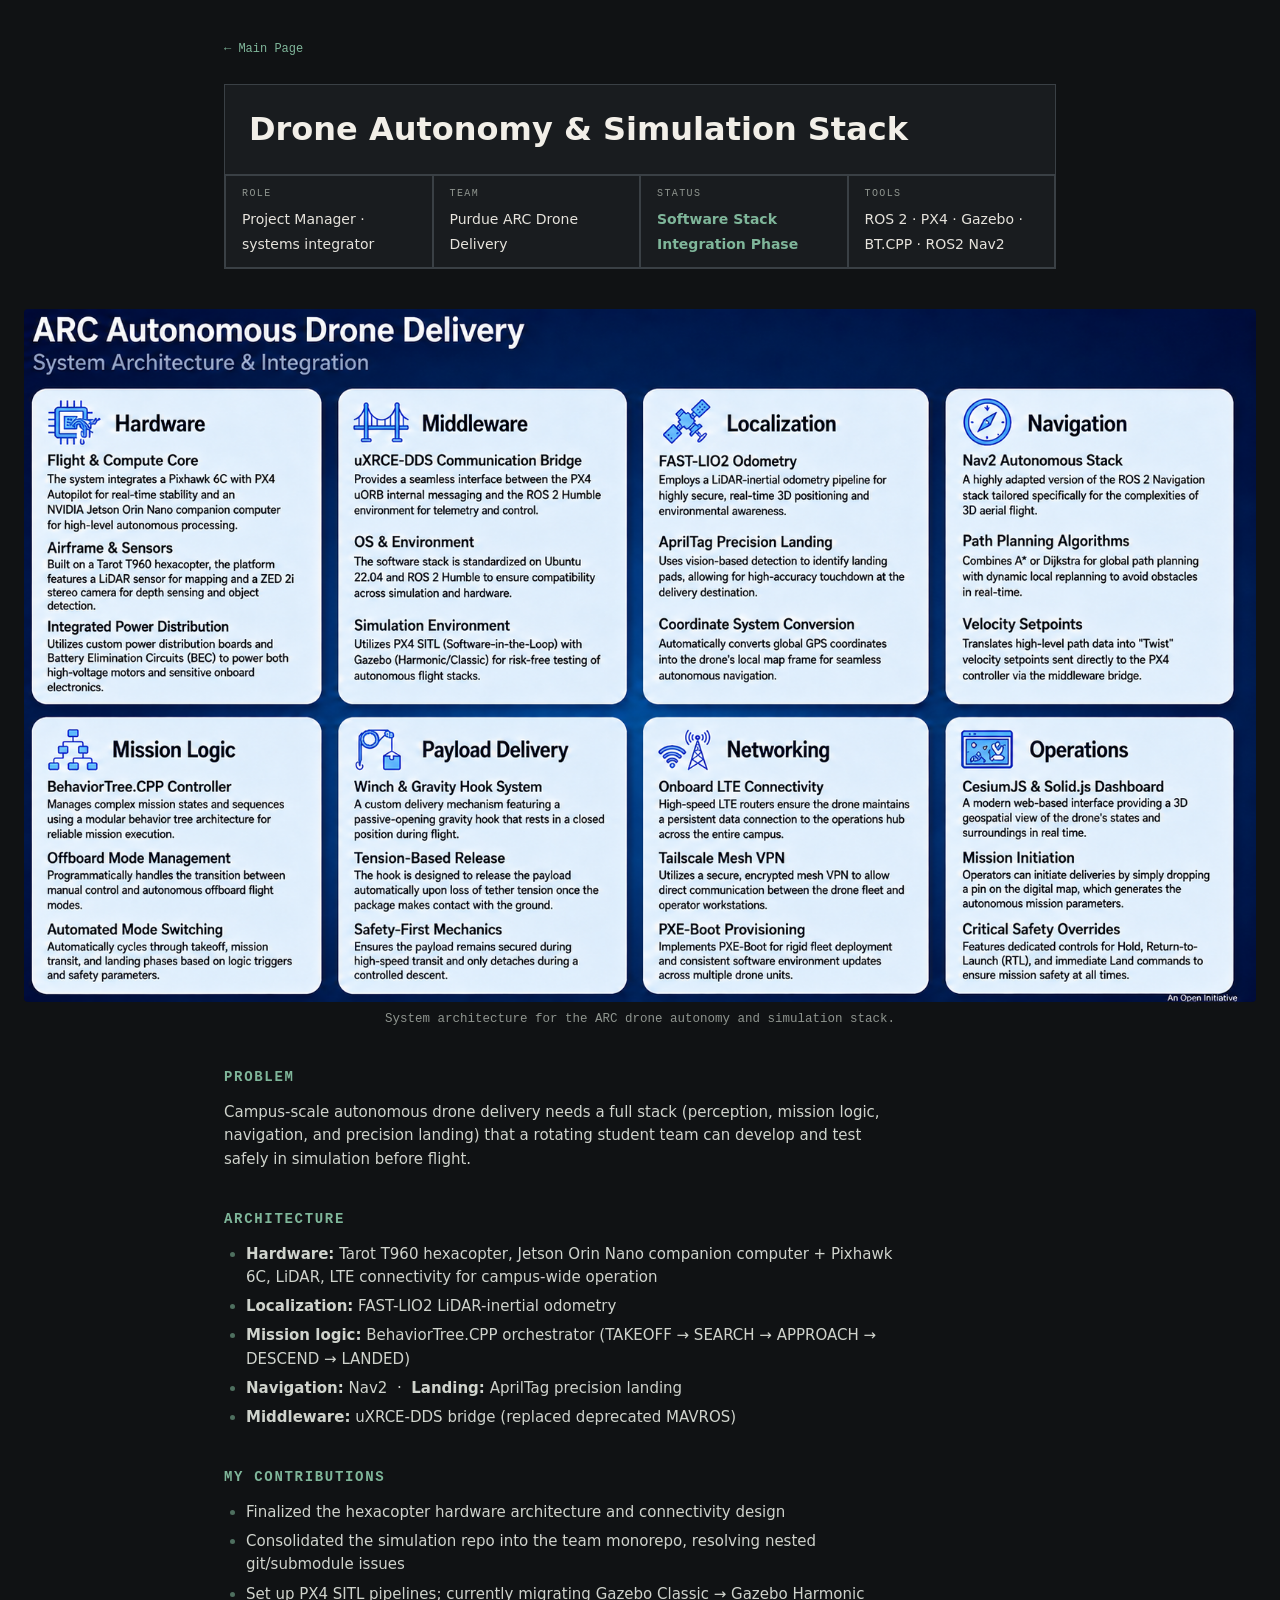
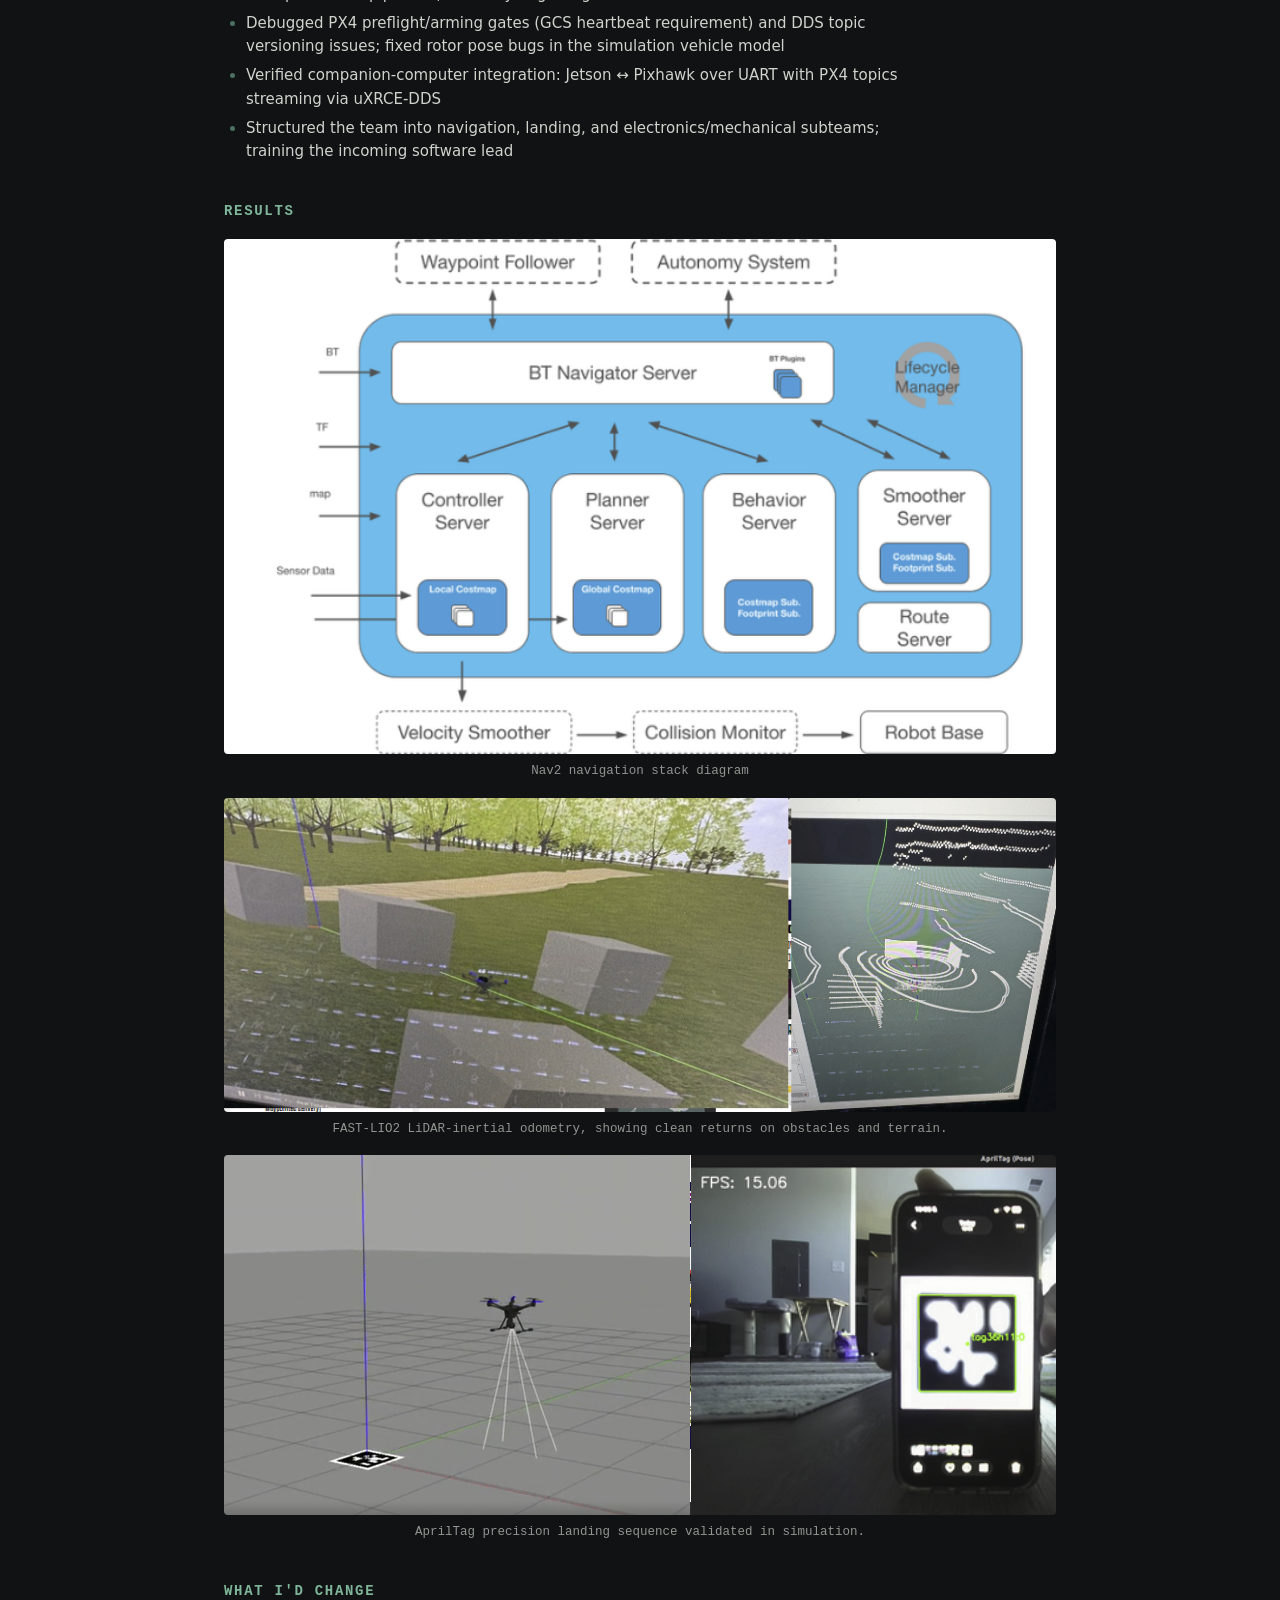
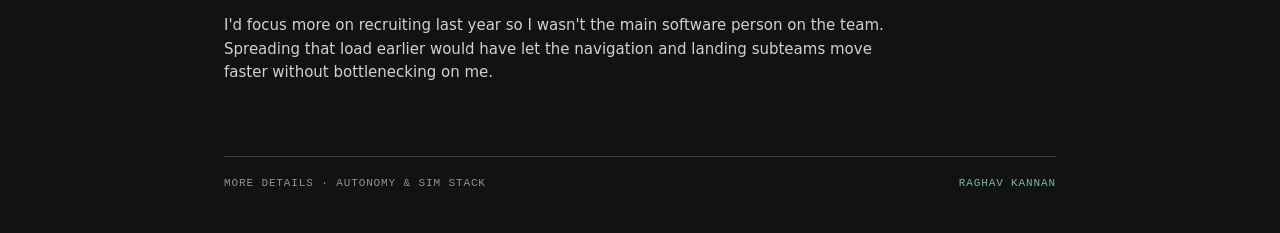
==== projects/autonomy-stack.html @ f403408b "Portfolio v3: initial public site Static site for GitHub Pages. No JavaScript, no build step. Draft " ====
<!DOCTYPE html>
<html lang="en">
<head>
<meta charset="UTF-8">
<meta name="viewport" content="width=device-width, initial-scale=1.0">
<meta http-equiv="Content-Security-Policy" content="default-src 'none'; style-src 'self' https://fonts.googleapis.com; font-src https://fonts.gstatic.com; img-src 'self'; base-uri 'none'; form-action 'none'">
<meta name="description" content="More details: ROS 2 / PX4 drone autonomy and simulation stack: FAST-LIO2, behavior trees, AprilTag precision landing.">
<meta name="color-scheme" content="dark">
<title>Drone Autonomy &amp; Sim Stack · Raghav Kannan</title>
<link rel="preconnect" href="https://fonts.googleapis.com">
<link rel="preconnect" href="https://fonts.gstatic.com" crossorigin>
<link href="https://fonts.googleapis.com/css2?family=Archivo:wght@400;600;700&family=IBM+Plex+Mono:wght@400;500;600&display=swap" rel="stylesheet">
<link rel="stylesheet" href="../assets/style.css">
</head>
<body>
<div class="wrap">
  <a class="backlink" href="../index.html">← Main Page</a>

  <header class="proj-head">
    <div class="proj-head-inner">
      <h1>Drone Autonomy &amp; Simulation Stack</h1>
    </div>
    <div class="proj-meta">
      <div><span class="tb-label">Role</span><span class="tb-value">Project Manager · systems integrator</span></div>
      <div><span class="tb-label">Team</span><span class="tb-value">Purdue ARC Drone Delivery</span></div>
      <div><span class="tb-label">Status</span><span class="tb-value accent">Software Stack Integration Phase</span></div>
      <div><span class="tb-label">Tools</span><span class="tb-value">ROS 2 · PX4 · Gazebo · BT.CPP · ROS2 Nav2</span></div>
    </div>
  </header>

  <article>
    <figure class="figure-slot figure-photo figure-photo-lg">
      <img src="../photos_docs/arc-architecture.png" alt="ARC drone autonomy system architecture diagram">
      <figcaption>System architecture for the ARC drone autonomy and simulation stack.</figcaption>
    </figure>

    <h2>Problem</h2>
    <p>Campus-scale autonomous drone delivery needs a full stack (perception, mission logic, navigation, and precision landing) that a rotating student team can develop and test safely in simulation before flight.</p>

    <h2>Architecture</h2>
    <ul>
      <li><strong>Hardware:</strong> Tarot T960 hexacopter, Jetson Orin Nano companion computer + Pixhawk 6C, LiDAR, LTE connectivity for campus-wide operation</li>
      <li><strong>Localization:</strong> FAST-LIO2 LiDAR-inertial odometry</li>
      <li><strong>Mission logic:</strong> BehaviorTree.CPP orchestrator (TAKEOFF → SEARCH → APPROACH → DESCEND → LANDED)</li>
      <li><strong>Navigation:</strong> Nav2 &nbsp;·&nbsp; <strong>Landing:</strong> AprilTag precision landing</li>
      <li><strong>Middleware:</strong> uXRCE-DDS bridge (replaced deprecated MAVROS)</li>
    </ul>

    <h2>My contributions</h2>
    <ul>
      <li>Finalized the hexacopter hardware architecture and connectivity design</li>
      <li>Consolidated the simulation repo into the team monorepo, resolving nested git/submodule issues</li>
      <li>Set up PX4 SITL pipelines; currently migrating Gazebo Classic → Gazebo Harmonic</li>
      <li>Debugged PX4 preflight/arming gates (GCS heartbeat requirement) and DDS topic versioning issues; fixed rotor pose bugs in the simulation vehicle model</li>
      <li>Verified companion-computer integration: Jetson ↔ Pixhawk over UART with PX4 topics streaming via uXRCE-DDS</li>
      <li>Structured the team into navigation, landing, and electronics/mechanical subteams; training the incoming software lead</li>
    </ul>

    <h2>Results</h2>

    <figure class="figure-slot figure-photo">
      <img src="../photos_docs/navigation.png" alt="Nav2 navigation stack running in simulation">
      <figcaption>Nav2 navigation stack diagram</figcaption>
    </figure>

    <figure class="figure-slot figure-photo">
      <img src="../photos_docs/LIO.png" alt="FAST-LIO2 LiDAR-inertial odometry output">
      <figcaption>FAST-LIO2 LiDAR-inertial odometry, showing clean returns on obstacles and terrain.</figcaption>
    </figure>

    <figure class="figure-slot figure-photo">
      <img src="../photos_docs/landing.png" alt="AprilTag precision landing sequence in simulation">
      <figcaption>AprilTag precision landing sequence validated in simulation.</figcaption>
    </figure>

    <h2>What I'd change</h2>
    <p>I'd focus more on recruiting last year so I wasn't the main software person on the team. Spreading that load earlier would have let the navigation and landing subteams move faster without bottlenecking on me.</p>
  </article>

  <footer>
    <span>MORE DETAILS · AUTONOMY &amp; SIM STACK</span>
    <span><a href="../index.html">RAGHAV KANNAN</a></span>
  </footer>
</div>
</body>
</html>
---- assets/style.css ----
/* Raghav Kannan engineering portfolio
   Dark theme derived from approved wireframe palette.
   Signature: engineering-drawing title block + part-number labels. */

:root{
  --bg:#101214;
  --surface:#191c1f;
  --card:#1f2326;
  --ink:#e6e3dc;
  --bright:#f2efe8;
  --dim:#8f958f;
  --line:#2e3336;
  --hairline:#3a4045;
  --tag:#262b2e;
  --accent:#7fb69a;
  --accent-dim:#4e6f5f;
}

*{box-sizing:border-box; margin:0;}

html{scroll-behavior:smooth;}
@media (prefers-reduced-motion: reduce){
  html{scroll-behavior:auto;}
  *{transition:none !important;}
}

body{
  font-family:"Archivo", system-ui, sans-serif;
  background:var(--bg);
  color:var(--ink);
  line-height:1.55;
  font-size:16px;
}

.mono{font-family:"IBM Plex Mono", ui-monospace, monospace;}

.wrap{max-width:880px; margin:0 auto; padding:0 24px;}

a{color:var(--accent); text-decoration:none;}
a:hover{text-decoration:underline;}
a:focus-visible, button:focus-visible{
  outline:2px solid var(--accent); outline-offset:3px; border-radius:2px;
}

/* ---------- title block hero ---------- */
.titleblock{
  margin:56px 0 48px;
  border:1px solid var(--hairline);
  background:var(--surface);
}
.tb-grid{
  display:grid;
  grid-template-columns: 1fr 150px 110px;
  grid-template-rows:auto auto;
}
.tb-cell{
  border:0.5px solid var(--hairline);
  padding:12px 16px;
  min-height:58px;
}
.tb-name{
  grid-column:1; grid-row:1 / span 2;
  display:flex; flex-direction:column; justify-content:center;
  padding:28px 24px;
}
.tb-name h1{
  font-size:clamp(28px, 5vw, 40px);
  font-weight:700;
  letter-spacing:-0.01em;
  color:var(--bright);
  line-height:1.1;
}
.tb-name .role{color:var(--dim); margin-top:10px; font-size:15px; max-width:46ch;}
.tb-name .role.role-gap{margin-top:1.55em;}
.tb-label{
  display:block;
  font-family:"IBM Plex Mono", ui-monospace, monospace;
  font-size:10px; letter-spacing:.14em; text-transform:uppercase;
  color:var(--dim); margin-bottom:6px;
}
.tb-value{font-size:14px; color:var(--ink);}
.tb-value.accent{color:var(--accent); font-weight:600;}
@media (max-width:640px){
  .tb-grid{grid-template-columns:1fr 1fr;}
  .tb-name{grid-column:1 / span 2; grid-row:1;}
}

/* ---------- section scaffolding ---------- */
section{margin:56px 0;}
.eyebrow{
  font-family:"IBM Plex Mono", ui-monospace, monospace;
  font-size:11px; letter-spacing:.16em; text-transform:uppercase;
  color:var(--dim);
  display:flex; align-items:center; gap:12px;
  margin-bottom:22px;
}
.eyebrow::after{content:""; flex:1; height:1px; background:var(--line);}

/* ---------- tags ---------- */
.tags{display:flex; flex-wrap:wrap; gap:6px; margin-top:14px;}
.tag{
  background:var(--tag); border:1px solid var(--line); border-radius:3px;
  padding:3px 10px; font-size:12.5px; color:#b8bdb6;
  font-family:"IBM Plex Mono", ui-monospace, monospace;
}

/* ---------- project cards ---------- */
.cards{display:grid; grid-template-columns:repeat(2, 1fr); gap:14px;}
@media (max-width:700px){.cards{grid-template-columns:1fr;}}
.card{
  display:block;
  background:var(--card);
  border:1px solid var(--line);
  border-radius:6px;
  padding:18px;
  color:#cfd3cc;
  font-size:14px;
  transition:border-color .15s ease, transform .15s ease;
}
.card:hover{border-color:var(--accent-dim); text-decoration:none; transform:translateY(-2px);}
.card h3{color:var(--bright); font-size:16px; margin-bottom:8px; line-height:1.3;}
.card p{color:#aeb3ac; font-size:13.5px;}
.card .metric{
  margin-top:12px; color:var(--accent); font-size:12.5px; font-weight:600;
}

/* ---------- experience rows ---------- */
.xp{border-top:1px solid var(--line);}
.xp-row{
  display:flex; justify-content:space-between; gap:20px;
  padding:14px 2px; border-bottom:1px solid var(--line);
  font-size:14.5px;
}
.xp-row .when{
  color:var(--dim); font-size:12.5px; white-space:nowrap; padding-top:2px;
  font-family:"IBM Plex Mono", ui-monospace, monospace;
}
.xp-row b{color:var(--bright); font-weight:600;}
.xp-row .desc{color:#aeb3ac; font-size:13.5px; margin-top:3px;}
.xp-row .xp-more{display:inline-block; margin-top:6px; color:var(--accent); font-size:12.5px; font-weight:600;}
@media (max-width:560px){.xp-row{flex-direction:column; gap:4px;}}

/* ---------- skills ---------- */
.skills{display:grid; grid-template-columns:repeat(3,1fr); gap:20px; font-size:13.5px; color:#cfd3cc;}
@media (max-width:700px){.skills{grid-template-columns:1fr;}}
.skills h4{
  font-family:"IBM Plex Mono", ui-monospace, monospace;
  font-size:11px; letter-spacing:.12em; text-transform:uppercase;
  color:var(--dim); margin-bottom:8px; font-weight:500;
}

/* ---------- contact ---------- */
.contact-list{list-style:none; padding:0;}
.contact-list li{
  display:flex; justify-content:space-between; gap:16px;
  padding:11px 2px; border-bottom:1px solid var(--line); font-size:14.5px;
}
.contact-list .note{color:var(--dim); font-size:12.5px;}
.placeholder{color:var(--dim); font-style:italic;}

/* ---------- footer ---------- */
footer{
  margin:72px 0 40px;
  border-top:1px solid var(--hairline);
  padding-top:18px;
  display:flex; justify-content:space-between; gap:12px;
  font-family:"IBM Plex Mono", ui-monospace, monospace;
  font-size:11px; color:var(--dim); letter-spacing:.08em;
}

/* ---------- project pages ---------- */
.backlink{
  display:inline-block; margin:40px 0 0;
  font-family:"IBM Plex Mono", ui-monospace, monospace; font-size:12px;
}
.proj-head{margin:24px 0 40px; border:1px solid var(--hairline); background:var(--surface);}
.proj-head-inner{padding:26px 24px;}
.proj-head h1{font-size:clamp(24px,4vw,32px); color:var(--bright); line-height:1.15;}
.proj-meta{
  display:grid; grid-template-columns:repeat(auto-fit,minmax(150px,1fr));
  border-top:0.5px solid var(--hairline);
}
.proj-meta div{border:0.5px solid var(--hairline); padding:10px 16px;}

article h2{
  font-size:14px; letter-spacing:.12em; text-transform:uppercase;
  color:var(--accent); margin:38px 0 12px;
  font-family:"IBM Plex Mono", ui-monospace, monospace; font-weight:600;
}
article p, article li{color:#cfd3cc; font-size:15px; max-width:70ch;}
article ul, article ol{padding-left:22px; margin:8px 0;}
article li{margin:6px 0;}
article li::marker{color:var(--accent-dim);}

.fill{
  display:block; border:1.5px dashed var(--hairline); border-radius:4px;
  padding:10px 14px; color:var(--dim); font-size:13.5px; margin:10px 0;
  font-family:"IBM Plex Mono", ui-monospace, monospace;
}

.figure-slot{
  border:1.5px dashed var(--hairline); border-radius:4px;
  min-height:120px; display:flex; align-items:center; justify-content:center;
  color:var(--dim); font-size:12.5px; margin:16px 0;
  font-family:"IBM Plex Mono", ui-monospace, monospace;
  background:repeating-linear-gradient(45deg,#1c2023,#1c2023 10px,#191d20 10px,#191d20 20px);
}

.figure-slot.figure-photo{
  min-height:0; width:1128px; max-width:100%; margin:16px auto; background:none; border:none; padding:0;
  flex-direction:column;
}
.figure-photo img{
  display:block; width:1128px; max-width:100%; height:auto; object-fit:cover; border-radius:4px;
}
.figure-photo figcaption, .figure-pair-item figcaption{
  margin-top:8px; font-size:12.5px; color:var(--dim); font-family:"IBM Plex Mono", ui-monospace, monospace; text-align:center;
}
.figure-link{
  display:block; margin-top:6px; font-size:12px; color:var(--accent); font-family:"IBM Plex Mono", ui-monospace, monospace; text-align:center;
}

.figure-photo.figure-photo-sm{
  width:520px;
}
.figure-photo-sm img{
  width:520px;
}

.figure-photo.figure-photo-lg{
  width:1248px;
  max-width:calc(100vw - 48px);
  position:relative;
  left:50%;
  transform:translateX(-50%);
}
.figure-photo-lg img{
  width:100%;
}

.pdf-embed{
  margin:16px 0; width:100%;
}
.pdf-frame{
  width:100%; height:700px; border:1.5px solid var(--hairline); border-radius:4px; overflow:auto;
}
.pdf-frame iframe{
  display:block; width:100%; height:100%; border:none;
}
.pdf-embed figcaption{
  margin-top:8px; font-size:12.5px; color:var(--dim); font-family:"IBM Plex Mono", ui-monospace, monospace; text-align:center;
}

.figure-pair{
  display:flex; gap:16px; margin:16px 0; justify-content:center; align-items:flex-start; flex-wrap:wrap;
}
.figure-pair-item{
  display:flex; flex-direction:column; align-items:center;
}
.figure-pair-item figcaption{
  max-width:220px;
}
.figure-pair-item img{
  display:block; height:320px; width:auto; max-width:100%; object-fit:contain; border-radius:4px;
}
@media (max-width:600px){.figure-pair{flex-direction:column; align-items:center;}}

/* larger, expanded skills grid */
.skills-lg{grid-template-columns:repeat(2,1fr); gap:24px 28px; font-size:15px; line-height:1.7;}
@media (max-width:700px){.skills-lg{grid-template-columns:1fr;}}
.skills-lg h4{font-size:12.5px; margin-bottom:10px;}
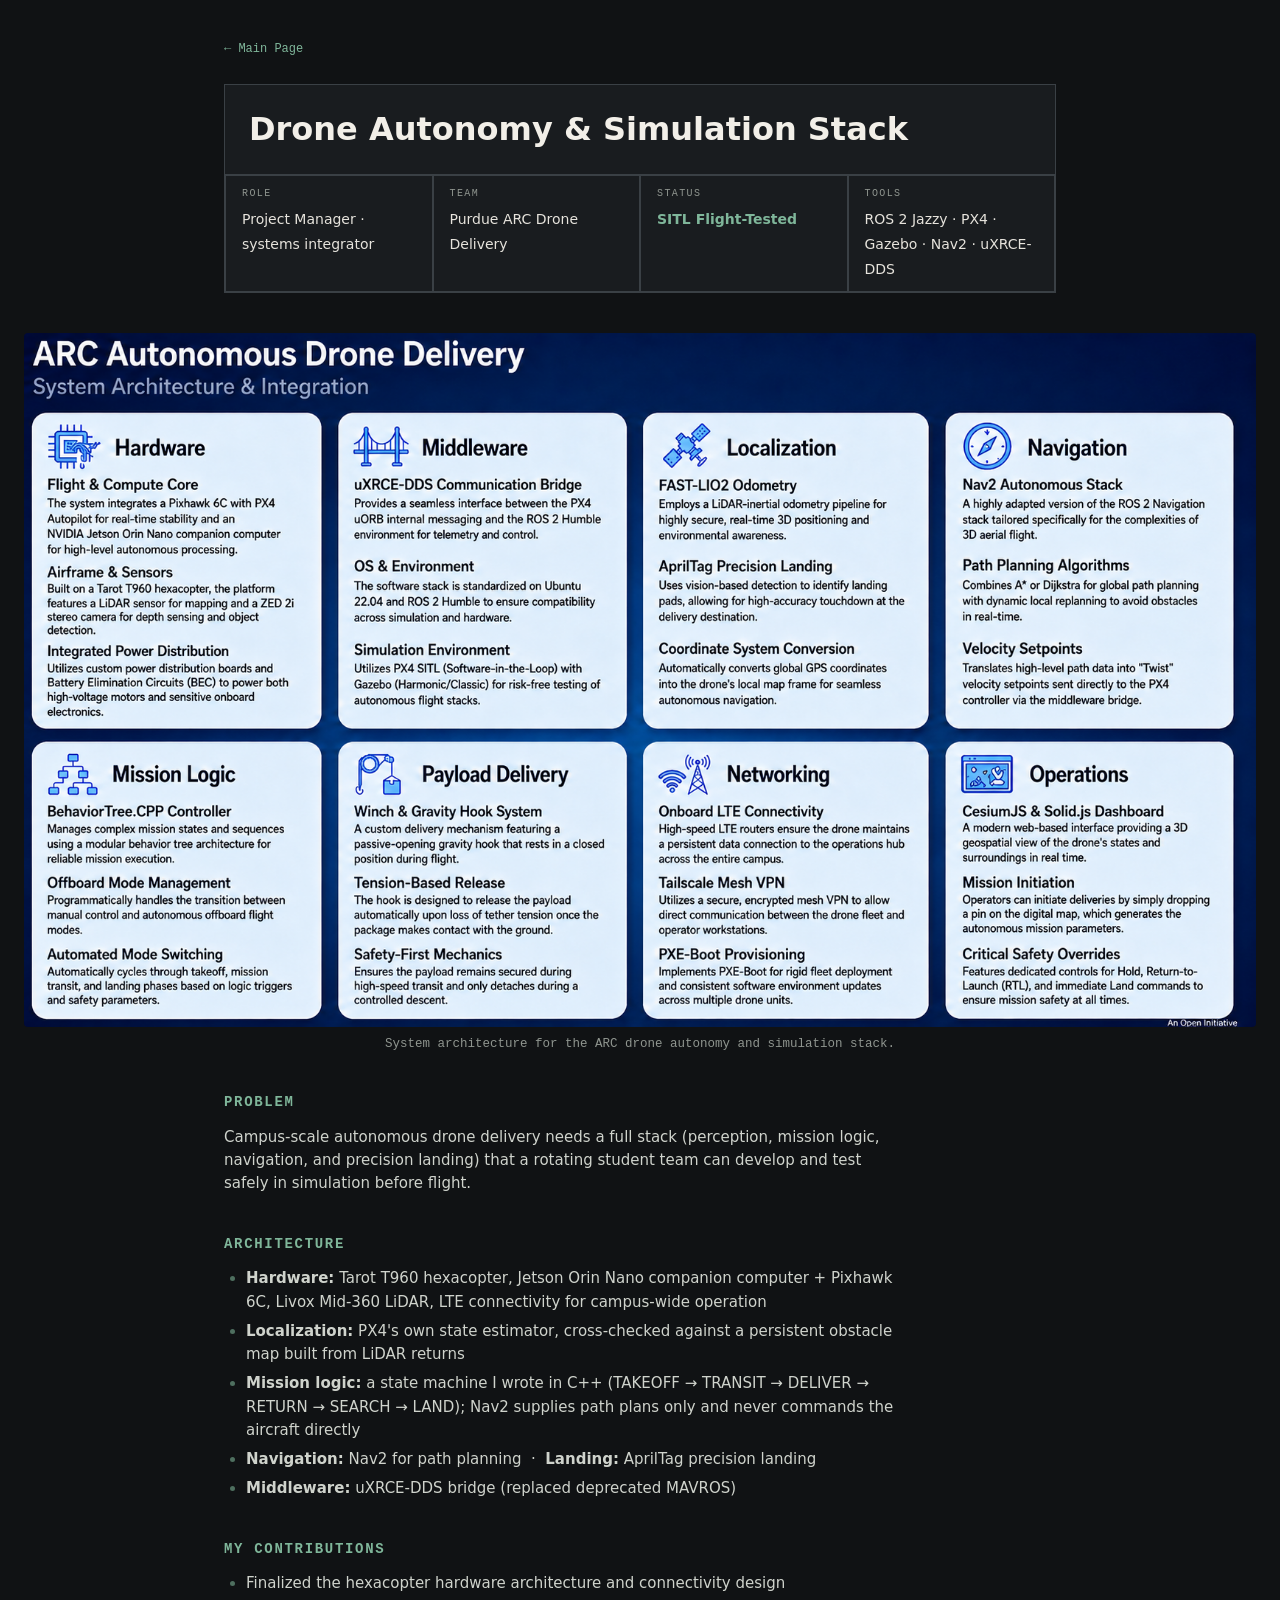
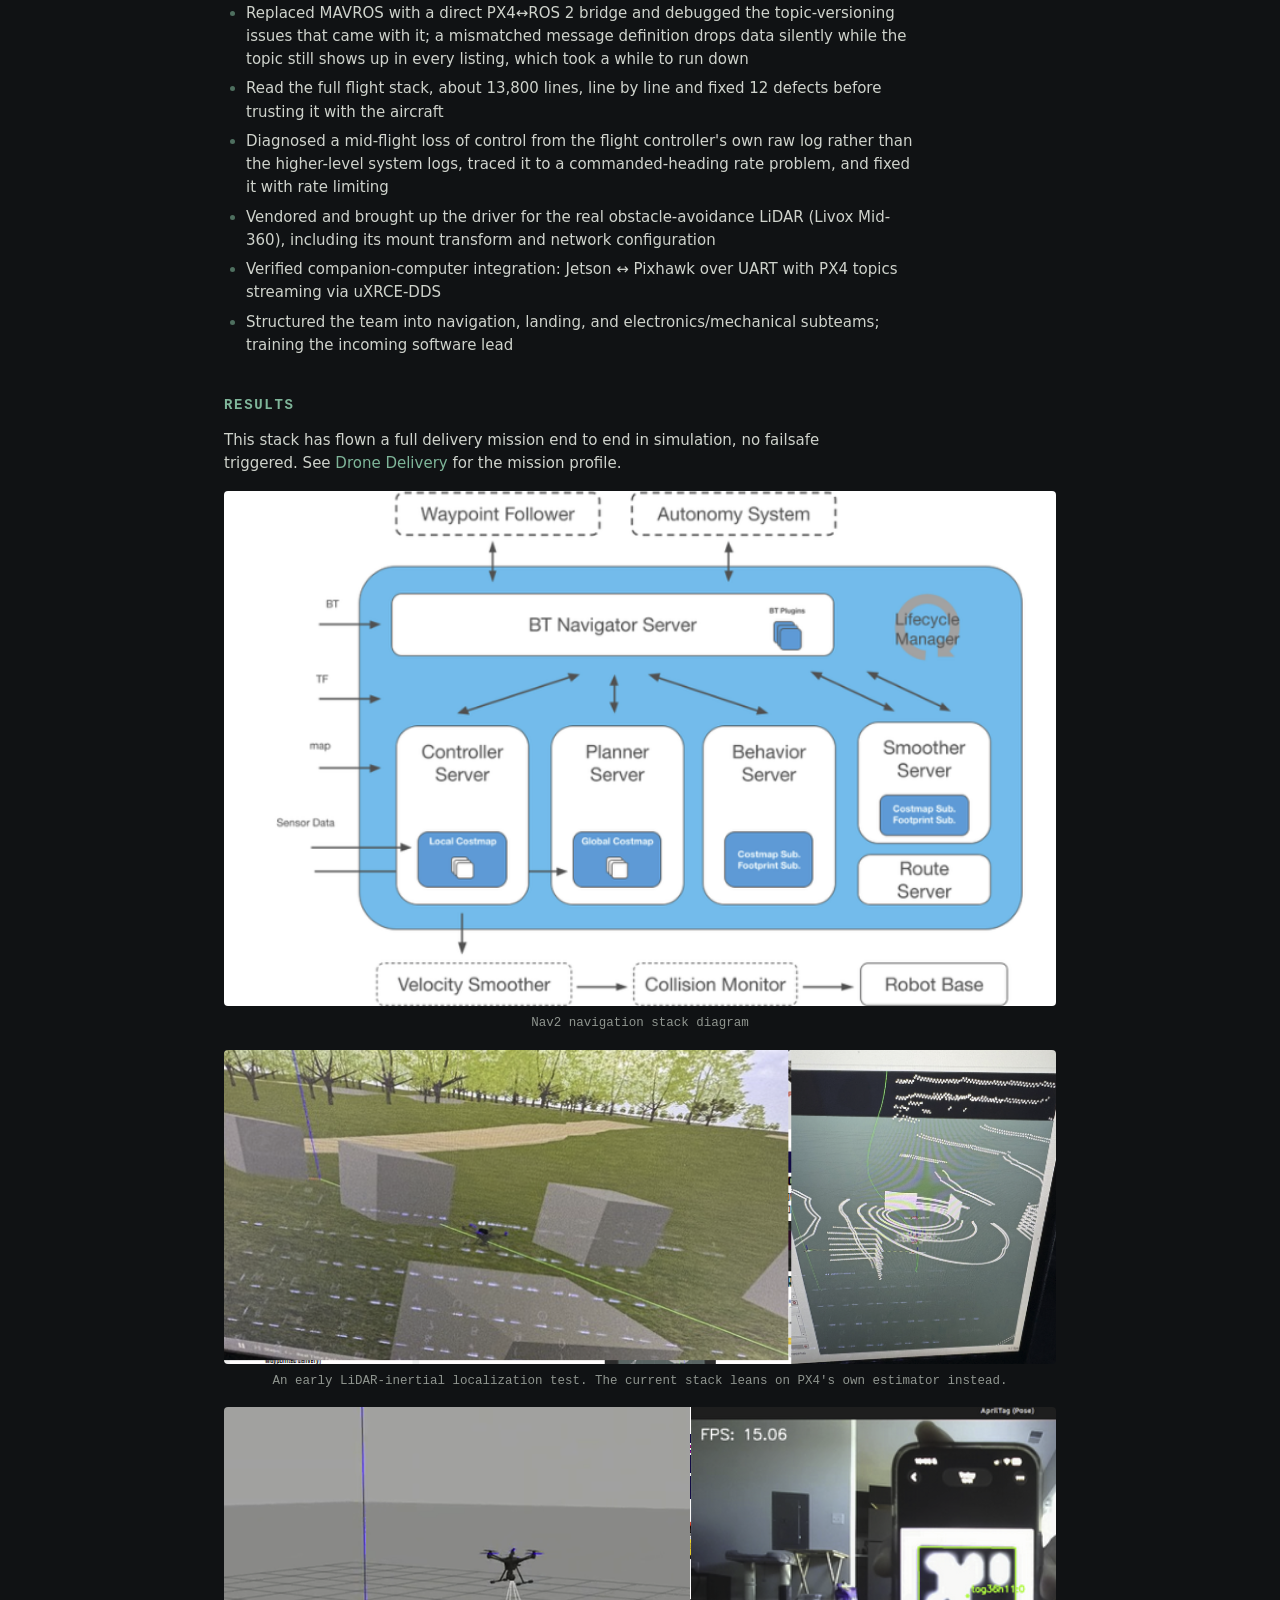
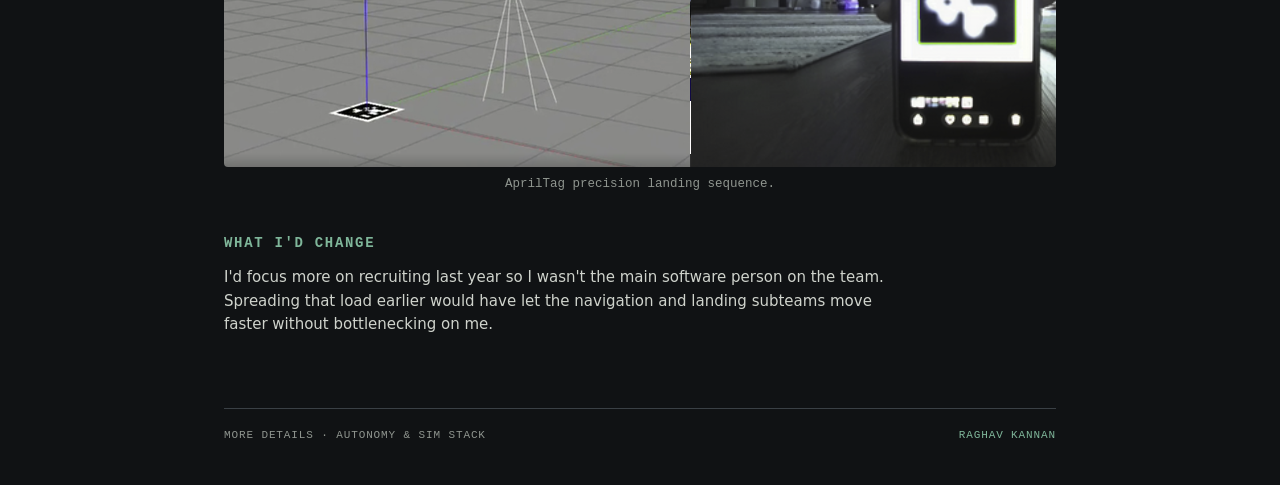
==== commit 428d5b4e: "Update drone delivery pages with current flight-test progress Replace outdated FAST-LIO2/BehaviorTre" ====
--- a/projects/autonomy-stack.html
+++ b/projects/autonomy-stack.html
@@ -4,7 +4,7 @@
 <meta charset="UTF-8">
 <meta name="viewport" content="width=device-width, initial-scale=1.0">
 <meta http-equiv="Content-Security-Policy" content="default-src 'none'; style-src 'self' https://fonts.googleapis.com; font-src https://fonts.gstatic.com; img-src 'self'; base-uri 'none'; form-action 'none'">
-<meta name="description" content="More details: ROS 2 / PX4 drone autonomy and simulation stack: FAST-LIO2, behavior trees, AprilTag precision landing.">
+<meta name="description" content="More details: ROS 2 / PX4 drone autonomy and simulation stack: Nav2 path planning, a custom mission state machine, AprilTag precision landing.">
 <meta name="color-scheme" content="dark">
 <title>Drone Autonomy &amp; Sim Stack · Raghav Kannan</title>
 <link rel="preconnect" href="https://fonts.googleapis.com">
@@ -23,8 +23,8 @@
     <div class="proj-meta">
       <div><span class="tb-label">Role</span><span class="tb-value">Project Manager · systems integrator</span></div>
       <div><span class="tb-label">Team</span><span class="tb-value">Purdue ARC Drone Delivery</span></div>
-      <div><span class="tb-label">Status</span><span class="tb-value accent">Software Stack Integration Phase</span></div>
-      <div><span class="tb-label">Tools</span><span class="tb-value">ROS 2 · PX4 · Gazebo · BT.CPP · ROS2 Nav2</span></div>
+      <div><span class="tb-label">Status</span><span class="tb-value accent">SITL Flight-Tested</span></div>
+      <div><span class="tb-label">Tools</span><span class="tb-value">ROS 2 Jazzy · PX4 · Gazebo · Nav2 · uXRCE-DDS</span></div>
     </div>
   </header>
 
@@ -39,24 +39,26 @@
 
     <h2>Architecture</h2>
     <ul>
-      <li><strong>Hardware:</strong> Tarot T960 hexacopter, Jetson Orin Nano companion computer + Pixhawk 6C, LiDAR, LTE connectivity for campus-wide operation</li>
-      <li><strong>Localization:</strong> FAST-LIO2 LiDAR-inertial odometry</li>
-      <li><strong>Mission logic:</strong> BehaviorTree.CPP orchestrator (TAKEOFF → SEARCH → APPROACH → DESCEND → LANDED)</li>
-      <li><strong>Navigation:</strong> Nav2 &nbsp;·&nbsp; <strong>Landing:</strong> AprilTag precision landing</li>
+      <li><strong>Hardware:</strong> Tarot T960 hexacopter, Jetson Orin Nano companion computer + Pixhawk 6C, Livox Mid-360 LiDAR, LTE connectivity for campus-wide operation</li>
+      <li><strong>Localization:</strong> PX4's own state estimator, cross-checked against a persistent obstacle map built from LiDAR returns</li>
+      <li><strong>Mission logic:</strong> a state machine I wrote in C++ (TAKEOFF → TRANSIT → DELIVER → RETURN → SEARCH → LAND); Nav2 supplies path plans only and never commands the aircraft directly</li>
+      <li><strong>Navigation:</strong> Nav2 for path planning &nbsp;·&nbsp; <strong>Landing:</strong> AprilTag precision landing</li>
       <li><strong>Middleware:</strong> uXRCE-DDS bridge (replaced deprecated MAVROS)</li>
     </ul>
 
     <h2>My contributions</h2>
     <ul>
       <li>Finalized the hexacopter hardware architecture and connectivity design</li>
-      <li>Consolidated the simulation repo into the team monorepo, resolving nested git/submodule issues</li>
-      <li>Set up PX4 SITL pipelines; currently migrating Gazebo Classic → Gazebo Harmonic</li>
-      <li>Debugged PX4 preflight/arming gates (GCS heartbeat requirement) and DDS topic versioning issues; fixed rotor pose bugs in the simulation vehicle model</li>
+      <li>Replaced MAVROS with a direct PX4↔ROS 2 bridge and debugged the topic-versioning issues that came with it; a mismatched message definition drops data silently while the topic still shows up in every listing, which took a while to run down</li>
+      <li>Read the full flight stack, about 13,800 lines, line by line and fixed 12 defects before trusting it with the aircraft</li>
+      <li>Diagnosed a mid-flight loss of control from the flight controller's own raw log rather than the higher-level system logs, traced it to a commanded-heading rate problem, and fixed it with rate limiting</li>
+      <li>Vendored and brought up the driver for the real obstacle-avoidance LiDAR (Livox Mid-360), including its mount transform and network configuration</li>
       <li>Verified companion-computer integration: Jetson ↔ Pixhawk over UART with PX4 topics streaming via uXRCE-DDS</li>
       <li>Structured the team into navigation, landing, and electronics/mechanical subteams; training the incoming software lead</li>
     </ul>
 
     <h2>Results</h2>
+    <p>This stack has flown a full delivery mission end to end in simulation, no failsafe triggered. See <a href="drone-delivery.html">Drone Delivery</a> for the mission profile.</p>
 
     <figure class="figure-slot figure-photo">
       <img src="../photos_docs/navigation.png" alt="Nav2 navigation stack running in simulation">
@@ -64,13 +66,13 @@
     </figure>
 
     <figure class="figure-slot figure-photo">
-      <img src="../photos_docs/LIO.png" alt="FAST-LIO2 LiDAR-inertial odometry output">
-      <figcaption>FAST-LIO2 LiDAR-inertial odometry, showing clean returns on obstacles and terrain.</figcaption>
+      <img src="../photos_docs/LIO.png" alt="Early LiDAR-inertial odometry test">
+      <figcaption>An early LiDAR-inertial localization test. The current stack leans on PX4's own estimator instead.</figcaption>
     </figure>
 
     <figure class="figure-slot figure-photo">
       <img src="../photos_docs/landing.png" alt="AprilTag precision landing sequence in simulation">
-      <figcaption>AprilTag precision landing sequence validated in simulation.</figcaption>
+      <figcaption>AprilTag precision landing sequence.</figcaption>
     </figure>
 
     <h2>What I'd change</h2>
